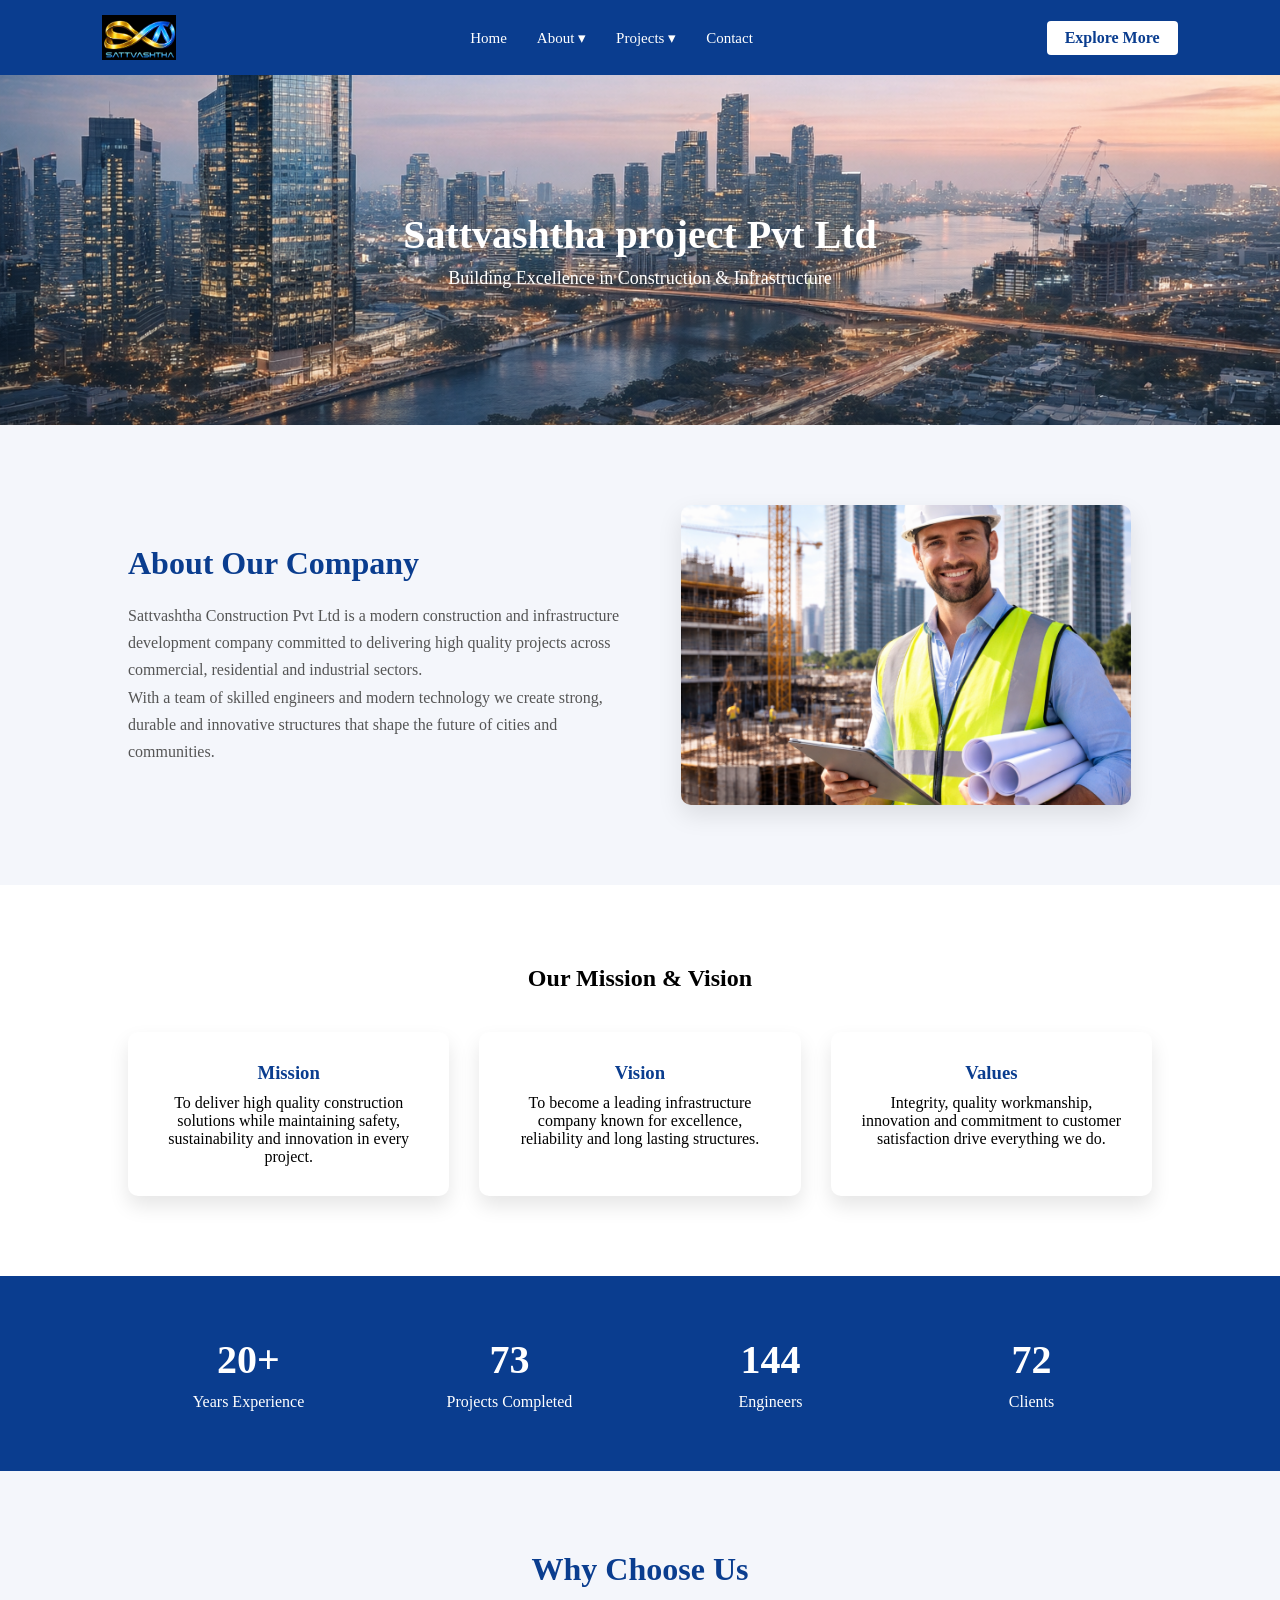
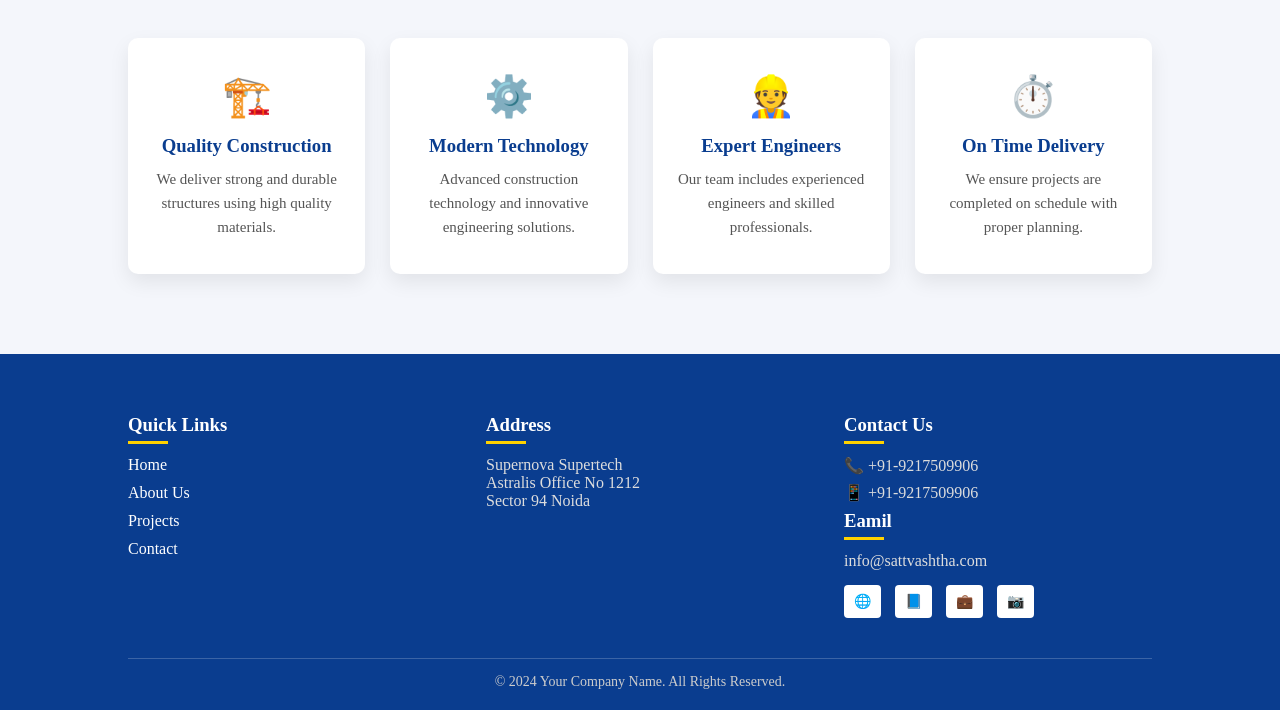
==== pages/company-profile.html @ 6fb07e4c "initial commit" ====
<!DOCTYPE html>
<html lang="en">

<head>

<meta charset="UTF-8">
<meta name="viewport" content="width=device-width, initial-scale=1.0">

<title>Company Profile - Sattvastha</title>

<link rel="stylesheet" href="/css/style.css">

</head>

<body>

    <header>

<nav class="navbar">

<!-- LOGO -->

<div class="logo">
<a href="index.html">
<img src="/assates/images/logo.jpg" alt="Logo">
</a>
</div>

<!-- MOBILE MENU BUTTON -->

<div class="menu-toggle" id="menu-toggle">
☰
</div>

<!-- MENU -->

<ul class="nav-menu" id="nav-menu">

<li><a href="/index.html">Home</a></li>

<!-- ABOUT -->

<li class="dropdown">

<a href="#">About ▾</a>

<ul class="dropdown-menu">

<li><a href="/pages/company-profile.html">Company Profile</a></li>

</ul>

</li>

<!-- PROJECTS -->

<li class="dropdown">

<a href="#">Projects ▾</a>

<ul class="dropdown-menu">

<li><a href="/pages/industrial.html">Industrial</a></li>

<li><a href="/pages/institutional.html">Institutional</a></li>

<li><a href="/pages/government.html">Government</a></li>

<li><a href="/pages/government-residential.html">Government Residential</a></li>

<li><a href="/pages/residential.html">Residential</a></li>

</ul>

</li>

<li><a href="/pages/contact.html">Contact</a></li>

</ul>

<a href="#" class="nav-btn">Explore More</a>

</nav>

</header>


<!------------- HERO SECTION ------------->

<section class="profile-hero">

<h1>Sattvashtha project Pvt Ltd</h1>

<p>Building Excellence in Construction & Infrastructure</p>

</section>



<!------------------------------------- ABOUT COMPANY ------------->

<section class="about-company">

<div class="about-container">

<div class="about-text">

<h2>About Our Company</h2>

<p>
Sattvashtha Construction Pvt Ltd is a modern construction and infrastructure
development company committed to delivering high quality projects across
commercial, residential and industrial sectors.
</p>

<p>
With a team of skilled engineers and modern technology we create strong,
durable and innovative structures that shape the future of cities and
communities.
</p>

</div>

<div class="about-img">

<img src="/assates/images/about-company.jpg">

</div>

</div>

</section>



<!------------- MISSION VISION VALUES ------------->

<section class="mission-section">

<h2>Our Mission & Vision</h2>

<div class="mission-grid">

<div class="mission-card">

<h3>Mission</h3>

<p>
To deliver high quality construction solutions while maintaining
safety, sustainability and innovation in every project.
</p>

</div>

<div class="mission-card">

<h3>Vision</h3>

<p>
To become a leading infrastructure company known for excellence,
reliability and long lasting structures.
</p>

</div>

<div class="mission-card">

<h3>Values</h3>

<p>
Integrity, quality workmanship, innovation and commitment
to customer satisfaction drive everything we do.
</p>

</div>

</div>

</section>



<!------------- COMPANY STATS ------------->

<section class="company-stats">

<div class="stats-grid">

<div class="stat-box">
<h3 class="counter" data-target="20">0</h3>
<p>Years Experience</p>
</div>

<div class="stat-box">
<h3 class="counter" data-target="150">0</h3>
<p>Projects Completed</p>
</div>

<div class="stat-box">
<h3 class="counter" data-target="300">0</h3>
<p>Engineers</p>
</div>

<div class="stat-box">
<h3 class="counter" data-target="100">0</h3>
<p>Clients</p>
</div>

</div>

</section>


<!------------- WHY CHOOSE US ------------->

<section class="why-us">

<h2 class="why-title">Why Choose Us</h2>

<div class="why-grid">

<div class="why-card">
<div class="why-icon">🏗️</div>
<h3>Quality Construction</h3>
<p>We deliver strong and durable structures using high quality materials.</p>
</div>

<div class="why-card">
<div class="why-icon">⚙️</div>
<h3>Modern Technology</h3>
<p>Advanced construction technology and innovative engineering solutions.</p>
</div>

<div class="why-card">
<div class="why-icon">👷</div>
<h3>Expert Engineers</h3>
<p>Our team includes experienced engineers and skilled professionals.</p>
</div>

<div class="why-card">
<div class="why-icon">⏱️</div>
<h3>On Time Delivery</h3>
<p>We ensure projects are completed on schedule with proper planning.</p>
</div>

</div>

</section>

<!---------------------------------------- footer section ------------------------------>
<footer class="footer">

<div class="footer-container">

<!-- QUICK LINKS -->

<div class="footer-box">

<h3>Quick Links</h3>

<ul>

<li><a href="/index.html">Home</a></li>
<li><a href="/pages/company-profile.html">About Us</a></li>
<li><a href="/pages/industrial.html">Projects</a></li>
<li><a href="/pages/contact.html">Contact</a></li>

</ul>

</div>


<!-- ADDRESS -->

<div class="footer-box">

<h3>Address</h3>

<p>
Supernova Supertech <br> Astralis Office No 1212
<br>
Sector 94 Noida
</p>

</div>


<!-- CONTACT -->

<div class="footer-box">

<h3>Contact Us</h3>

<p>📞 +91-9217509906</p>
<p>📱 +91-9217509906</p>


<h3>Eamil</h3>
<p>info@sattvashtha.com</p>

<div class="social-icons">

<a href="#">🌐</a>
<a href="#">📘</a>
<a href="#">💼</a>
<a href="#">📷</a>

</div>

</div>


</div>


<div class="footer-bottom">

<p>© 2024 Your Company Name. All Rights Reserved.</p>

</div>

</footer>
<script src="/js/script.js"></script>
</body>
</html>
---- css/style.css ----
*{
margin:0;
padding:0;
box-sizing:border-box;
}

html,body{
width:100%;
overflow-x:hidden;
}

body{
padding-top:75px;
}
/* NAVBAR */

img{
max-width:100%;
height:auto;
display:block;
}


.navbar{
position:fixed;
top:0;
left:0;
width:100%;
display:flex;
justify-content:space-between;
align-items:center;
padding:15px 8%;
background:#0a3d8f;
z-index:1000;
}

/* LOGO */

.logo img{
height:45px;
}

/* MENU */

.nav-menu{
list-style:none;
display:flex;
gap:30px;
}

.nav-menu li{
position:relative;
}

.nav-menu a{
text-decoration:none;
color:white;
font-size:15px;
}

.nav-menu a:hover{
color:#ffd200;
}

/* BUTTON */

.nav-btn{
background:white;
color:#0a3d8f;
padding:8px 18px;
border-radius:4px;
text-decoration:none;
font-weight:600;
}

.nav-btn:hover{
background:#ffd200;
}

/* DROPDOWN */

/* DROPDOWN */

.dropdown-menu{
display:none;
position:absolute;
top:100%;
left:0;
background:#f5f5f5;
width:220px;
padding:0;
margin:0;
list-style:none;
border-radius:4px;
box-shadow:0 5px 15px rgba(0,0,0,0.15);
overflow:hidden;
}

.dropdown-menu li{
padding:0;
}

.dropdown-menu a{
display:block;
padding:10px 15px;
color:#555;
font-size:14px;
}

.dropdown-menu a:hover{
background:#0a3d8f;
color:#fff;
}

.dropdown:hover .dropdown-menu{
display:block;
}

/* MOBILE MENU BUTTON */

.menu-toggle{
display:none;
font-size:28px;
color:white;
cursor:pointer;
}

/* MOBILE */

@media (max-width:900px){

.navbar{
padding:15px 20px;
}

.menu-toggle{
display:block;
}

.nav-menu{
position:absolute;
top:70px;
left:0;
width:100%;
background:#0a3d8f;
flex-direction:column;
display:none;
}

.nav-menu li{
padding:15px;
}

.nav-menu.active{
display:flex;
}

.dropdown-menu{
position:static;
background:#1a4fb3;
}

.dropdown-menu li{
border:none;
}

.dropdown-menu a{
color:white;
}

.nav-btn{
display:none;
}

}

/*--------------------------------- HERO -----------------------------*/

.hero{
height:85vh;
background:url("/assates/images/hero.jpg") center/cover no-repeat;
display:flex;
align-items:center;
padding:80px;
color:white;
width:100%;
overflow:hidden;
}

/* TABLET */

@media(max-width:900px){

.hero{
padding:40px;
height:70vh;
}

}

/* MOBILE */

@media(max-width:600px){

.hero{
padding:25px;
height:60vh;
text-align:center;
}

}



/* STATS */

.stats{
display:flex;
justify-content:center;
gap:100px;
background:#0a3d8f;
color:white;
padding:35px;
text-align:center;
flex-wrap:wrap;
}

.stat-box{
min-width:150px;
}

.stat-box h2{
font-size:40px;
}

/* TABLET */

@media(max-width:992px){

.stats{
gap:50px;
padding:30px 20px;
}

.stat-box h2{
font-size:34px;
}

}

/* MOBILE */

@media(max-width:600px){

.stats{
flex-direction:column;
gap:25px;
}

.stat-box h2{
font-size:30px;
}

.stat-box p{
font-size:14px;
}

}


/* ================= ------------------PROJECT SECTION ================= */

.projects{
padding:80px 8%;
background:#f4f6fb;
text-align:center;
}

.section-title{
font-size:32px;
color:#0a3d8f;
margin-bottom:50px;
font-weight:600;
}


/* ================= PROJECT GRID ================= */

.project-grid{
display:grid;
grid-template-columns:repeat(4,1fr);
gap:25px;
max-width:1200px;
margin:auto;
}


/* ================= PROJECT CARD ================= */

.project-card{
background:white;
border-radius:12px;
overflow:hidden;
box-shadow:0 8px 20px rgba(0,0,0,0.1);
transition:0.3s;
}

.project-card:hover{
transform:translateY(-8px);
box-shadow:0 12px 30px rgba(0,0,0,0.15);
}


/* ================= IMAGE ================= */

.project-card img{
width:100%;
height:220px;
object-fit:cover;
display:block;
}


/* ================= TITLE ================= */

.project-card h3{
padding:15px;
font-size:18px;
color:#0a3d8f;
text-align:center;
}


/* ================= COMPANY BANNER ================= */

.company-banner{
width:100%;
margin-top:40px;
}

.banner-img img{
width:100%;
display:block;
}


/* ================= TABLET RESPONSIVE ================= */

@media(max-width:992px){

.project-grid{
grid-template-columns:repeat(2,1fr);
}

.section-title{
font-size:28px;
}

}


/* ANIMATION START */

.reveal-left{
transform:translateX(-120px);
opacity:0;
transition:1s;
}

.reveal-right{
transform:translateX(120px);
opacity:0;
transition:1s;
}

.reveal-top{
transform:translateY(-120px);
opacity:0;
transition:1s;
}

.reveal-bottom{
transform:translateY(120px);
opacity:0;
transition:1s;
}

/* WHEN ACTIVE */

.reveal-active{
transform:translate(0);
opacity:1;
}



/* TABLET */
/* ================= TABLET RESPONSIVE ================= */

@media(max-width:992px){

.project-grid{
grid-template-columns:repeat(2,1fr);
}

.section-title{
font-size:28px;
}

}


/* ================= MOBILE RESPONSIVE ================= */

@media(max-width:600px){

.project-grid{
grid-template-columns:1fr;
}

.section-title{
font-size:24px;
}

}



/*------------------------------------- COMPANY BANNER ---------------------*/

.company-banner{
width:100%;
margin:40px 0;
}

.banner-img{
width:100%;
height:400px;        /* यहाँ height control होगी */
overflow:hidden;
border-radius:10px;
}

.banner-img img{
width:100%;
height:100%;
object-fit:cover;
display:block;
}


/*------------------------about section----------------------------*/
.about-company{
padding:80px 10%;
background:#f4f6fb;
overflow:hidden;
}

.about-container{
display:flex;
align-items:center;
gap:60px;
}

/* IMAGE */

.about-image{
flex:1;
}

.about-image img{
width:100%;
border-radius:10px;
box-shadow:0 10px 30px rgba(0,0,0,0.1);
}

/* CONTENT */

.about-content{
flex:1;
}

.about-content h2{
font-size:34px;
color:#0a3d8f;
margin-bottom:20px;
}

.about-content p{
line-height:1.7;
margin-bottom:15px;
color:#555;
}

/* BUTTON */

.about-btn{
display:inline-block;
background:#0a3d8f;
color:white;
padding:12px 28px;
text-decoration:none;
border-radius:5px;
margin-top:10px;
transition:0.3s;
}

.about-btn:hover{
background:#072c67;
}

/* ANIMATION START POSITION */

.reveal-left{
transform:translateX(-120px);
opacity:0;
transition:1s ease;
}

.reveal-right{
transform:translateX(120px);
opacity:0;
transition:1s ease;
}

/* WHEN ACTIVE */

.reveal-active{
transform:translateX(0);
opacity:1;
}

@media(max-width:900px){

.about-container{
flex-direction:column;
text-align:center;
}

.about-content h2{
font-size:28px;
}

}

/*------------------------ SERVICE SECTION ----------------------------*/
/*------------------------ SERVICE SECTION ----------------------------*/

.services{
padding:80px 10%;
background:#f4f6fb;
text-align:center;
}

.services-grid{
display:grid;
grid-template-columns:repeat(4,1fr);
gap:30px;
margin-top:40px;
}

/* CARD */

.service-card{
background:white;
border-radius:8px;
overflow:hidden;
box-shadow:0 5px 20px rgba(0,0,0,0.1);
transition:0.5s;
opacity:0;
}

/* HOVER */

.service-card:hover{
transform:translateY(-10px);
}

/* IMAGE */

.service-card img{
width:100%;
height:200px;
object-fit:cover;
}

/* TITLE */

.service-card h3{
margin:15px 0;
color:#0a3d8f;
}

/* TEXT */

.service-card p{
padding:0 15px;
color:#555;
font-size:14px;
}

/*------------------------ SERVICE ANIMATION ----------------------------*/

.service-left{
transform:translateX(-150px) rotate(-15deg);
transition:1s ease;
}

.service-right{
transform:translateX(150px) rotate(15deg);
transition:1s ease;
}

.service-top{
transform:translateY(-150px) rotate(-15deg);
transition:1s ease;
}

.service-bottom{
transform:translateY(150px) rotate(15deg);
transition:1s ease;
}

/* ACTIVE */

.service-active{
transform:translate(0) rotate(0);
opacity:1;
}


/*------------------------ RESPONSIVE ----------------------------*/

@media(max-width:1000px){

.services-grid{
grid-template-columns:repeat(2,1fr);
}

}

@media(max-width:600px){

.services-grid{
grid-template-columns:1fr;
}

}
/*------------------------why section----------------------------*/

/* WHY SECTION */

.why-section{
padding:80px 10%;
background:#eef2f8;
text-align:center;
}

.section-title{
font-size:32px;
margin-bottom:50px;
color:#0a3d8f;
}

/* GRID */

.why-grid{
display:grid;
grid-template-columns:repeat(4,1fr);
gap:30px;
}

/* BOX */

.why-box{
background:white;
padding:35px 25px;
border-radius:8px;
box-shadow:0 5px 20px rgba(0,0,0,0.08);
transition:0.3s;
cursor:pointer;
}

.why-box:hover{
transform:translateY(-10px);
box-shadow:0 10px 30px rgba(0,0,0,0.15);
}

/* ICON */

.why-icon{
font-size:40px;
margin-bottom:15px;
}

/* TITLE */

.why-box h3{
color:#0a3d8f;
margin-bottom:10px;
}

/* TEXT */

.why-box p{
font-size:15px;
color:#555;
line-height:1.6;
}


@media(max-width:900px){

.about-container{
flex-direction:column;
}



.why-grid{
grid-template-columns:repeat(2,1fr);
}

}

@media(max-width:600px){

.why-grid{
grid-template-columns:1fr;
}

}


@media(max-width:900px){

.services-grid{
grid-template-columns:repeat(2,1fr);
}

}

@media(max-width:600px){

.services-grid{
grid-template-columns:1fr;
}

}


/*------------------------------ FOOTER------------------------------- */

.footer{
background:#0a3d8f;
color:white;
padding:60px 10% 20px;
}

.footer-container{
display:grid;
grid-template-columns:repeat(3,1fr);
gap:50px;
}

.footer-box h3{
margin-bottom:20px;
position:relative;
}

.footer-box h3::after{
content:"";
width:40px;
height:3px;
background:#ffd200;
position:absolute;
bottom:-8px;
left:0;
}

.footer-box ul{
list-style:none;
}

.footer-box ul li{
margin:10px 0;
}

.footer-box ul li a{
color:white;
text-decoration:none;
transition:0.3s;
}

.footer-box ul li a:hover{
color:#ffd200;
padding-left:5px;
}

.footer-box p{
margin:8px 0;
color:#ddd;
}

/* SOCIAL */

.social-icons{
margin-top:15px;
}

.social-icons a{
display:inline-block;
margin-right:10px;
background:white;
color:#0a3d8f;
padding:8px 10px;
border-radius:4px;
text-decoration:none;
font-size:14px;
}

.social-icons a:hover{
background:#ffd200;
color:black;
}

/* BOTTOM */

.footer-bottom{
text-align:center;
border-top:1px solid rgba(255,255,255,0.2);
margin-top:40px;
padding-top:15px;
font-size:14px;
color:#ccc;
}

@media(max-width:900px){

.footer-container{
grid-template-columns:1fr;
gap:40px;
text-align:center;
}

.footer-box h3::after{
left:50%;
transform:translateX(-50%);
}

}




/*-------------------------------------- TESTIMONIALS-------------------------- */

.testimonials{
padding:80px 10%;
background:#f4f6fb;
text-align:center;
overflow:hidden;
}

.section-title{
font-size:32px;
margin-bottom:40px;
color:#0a3d8f;
}

/* SLIDER */

.testimonial-slider{
overflow:hidden;
width:100%;
position:relative;
}

.testimonial-track{
display:flex;
gap:25px;
width:max-content;
animation:scroll 40s linear infinite;
}

.testimonial-slider:hover .testimonial-track{
animation-play-state:paused;
}

/* CARD */

.testimonial-card{
width:290px;
flex-shrink:0;
background:white;
padding:20px;
border-radius:10px;
box-shadow:0 10px 25px rgba(0,0,0,0.1);
text-align:center;
}

.user-img{
width:70px;
height:70px;
border-radius:50%;
object-fit:cover;
margin-bottom:10px;
}

.testimonial-card h3{
margin:10px 0;
color:#0a3d8f;
}

.stars{
color:#ffc107;
font-size:18px;
margin-bottom:10px;
}

.testimonial-card p{
font-size:14px;
color:#555;
}

/* ANIMATION */

@keyframes scroll{

0%{
transform:translateX(0);
}

100%{
transform:translateX(calc(-50%));
}

}



@media(max-width:768px){

.testimonial-card{
min-width:280px;
flex-shrink:0;
}

}



/* HERO */

.contact-hero{
background:#0a3d8f;
color:white;
text-align:center;
padding:80px 20px;
}

.contact-hero h1{
font-size:40px;
margin-bottom:10px;
}

/* ---------------------------CONTACT SECTION ----------------------------------*/

.contact-section{
padding:70px 10%;
background:#f4f6fb;
}

.contact-container{
display:grid;
grid-template-columns:2fr 1fr;
gap:40px;
}

/* FORM */

.contact-form{
background:white;
padding:30px;
border-radius:10px;
box-shadow:0 10px 20px rgba(0,0,0,0.1);
}

.contact-form h2{
margin-bottom:20px;
color:#0a3d8f;
}

.contact-form input,
.contact-form textarea{
width:100%;
padding:12px;
margin-bottom:15px;
border:1px solid #ddd;
border-radius:5px;
font-size:14px;
}

.contact-form textarea{
height:120px;
resize:none;
}

.contact-form button{
background:#0a3d8f;
color:white;
padding:12px 25px;
border:none;
border-radius:5px;
cursor:pointer;
}

.contact-form button:hover{
background:#08306e;
}

/* CONTACT INFO */

.contact-info{
background:#0a3d8f;
color:white;
padding:30px;
border-radius:10px;
}

.contact-info h3{
margin-bottom:15px;
}

.contact-info p{
margin-bottom:10px;
}

/* GOOGLE MAP */

.contact-map{
margin:50px 10%;
border-radius:10px;
overflow:hidden;
}

/* MOBILE */

@media(max-width:900px){

.contact-container{
grid-template-columns:1fr;
}

}

/*-------------------profile page -------------------*/

/* HERO */

.profile-hero{
background:url('/assates/images/profile-banner.jpg') center/cover no-repeat;
height:350px;
display:flex;
flex-direction:column;
justify-content:center;
align-items:center;
color:white;
text-align:center;
}

.profile-hero h1{
font-size:40px;
}

.profile-hero p{
font-size:18px;
margin-top:10px;
}


/* ABOUT */

.about-company{
padding:80px 10%;
background:#f4f6fb;
}

.about-container{
display:grid;
grid-template-columns:1fr 1fr;
gap:40px;
align-items:center;
}

/* TEXT */

.about-text h2{
color:#0a3d8f;
margin-bottom:20px;
font-size:32px;
}

.about-text p{
color:#555;
line-height:1.7;
}

/* IMAGE */

.about-img{
display:flex;
justify-content:center;
}

.about-img img{
width:100%;
max-width:450px;   /* image size control */
height:300px;      /* height control */
object-fit:cover;
border-radius:10px;
box-shadow:0 10px 25px rgba(0,0,0,0.1);
}


/* RESPONSIVE */

@media(max-width:900px){

.about-container{
grid-template-columns:1fr;
text-align:center;
}

.about-img img{
max-width:350px;
height:250px;
}

}



/* MISSION */

.mission-section{
padding:80px 10%;
text-align:center;
}

.mission-grid{
display:grid;
grid-template-columns:repeat(3,1fr);
gap:30px;
margin-top:40px;
}

.mission-card{
background:white;
padding:30px;
border-radius:10px;
box-shadow:0 10px 20px rgba(0,0,0,0.1);
}

.mission-card h3{
color:#0a3d8f;
margin-bottom:10px;
}



/* STATS */

/* STATS */

.company-stats{
background:#0a3d8f;
color:white;
padding:60px 10%;
}

.stats-grid{
display:grid;
grid-template-columns:repeat(4,1fr);
text-align:center;
gap:20px;
}

.stat-box h3{
font-size:40px;
margin-bottom:10px;
}

.stat-box p{
font-size:16px;
}

/* RESPONSIVE */

@media(max-width:900px){
.stats-grid{
grid-template-columns:repeat(2,1fr);
}
}

@media(max-width:600px){
.stats-grid{
grid-template-columns:1fr;
}
}


/* WHY US */
/* WHY CHOOSE US */

.why-us{
padding:80px 10%;
background:#f4f6fb;
text-align:center;
}

.why-title{
font-size:32px;
color:#0a3d8f;
margin-bottom:50px;
}

/* GRID */

.why-grid{
display:grid;
grid-template-columns:repeat(4,1fr);
gap:25px;
}

/* CARD */

.why-card{
background:white;
padding:35px 25px;
border-radius:10px;
box-shadow:0 8px 20px rgba(0,0,0,0.08);
transition:0.3s;
}

.why-card:hover{
transform:translateY(-10px);
box-shadow:0 12px 25px rgba(0,0,0,0.15);
}

/* ICON */

.why-icon{
font-size:40px;
margin-bottom:15px;
}

/* TEXT */

.why-card h3{
color:#0a3d8f;
margin-bottom:10px;
}

.why-card p{
color:#555;
font-size:15px;
line-height:1.6;
}

/* RESPONSIVE */

@media(max-width:900px){

.why-grid{
grid-template-columns:repeat(2,1fr);
}

}

@media(max-width:600px){

.why-grid{
grid-template-columns:1fr;
}

}



/* RESPONSIVE */

@media(max-width:900px){

.about-container{
grid-template-columns:1fr;
}

.mission-grid{
grid-template-columns:1fr;
}

.stats-grid{
grid-template-columns:1fr 1fr;
}

.why-grid{
grid-template-columns:1fr 1fr;
}

}

@media(max-width:600px){

.stats-grid{
grid-template-columns:1fr;
}

.why-grid{
grid-template-columns:1fr;
}

}



/*---------------------------------------- industrial HERO ------------------------*/

.industrial-hero{
height:350px;
background:url('/assates/images/industrial-banner.jpg') center/cover no-repeat;
display:flex;
align-items:center;
justify-content:center;
color:white;
text-align:center;
}

.hero-content h1{
font-size:45px;
}

.hero-content p{
font-size:18px;
margin-top:10px;
}


/* INTRO */

.industrial-intro{
padding:70px 10%;
text-align:center;
background:#f4f6fb;
}

.industrial-intro h2{
color:#0a3d8f;
margin-bottom:20px;
}


/* PROJECT GRID */

.industrial-projects{
padding:80px 10%;
}

.section-title{
text-align:center;
margin-bottom:40px;
color:#0a3d8f;
}

.project-grid{
display:grid;
grid-template-columns:repeat(3,1fr);
gap:30px;
}


/* CARD */

.project-card{
position:relative;
overflow:hidden;
border-radius:10px;
cursor:pointer;
box-shadow:0 10px 25px rgba(0,0,0,0.1);
}

.project-card img{
width:100%;
height:250px;
object-fit:cover;
transition:0.5s;
}


/* OVERLAY */

.project-overlay{
position:absolute;
bottom:0;
left:0;
width:100%;
height:100%;
background:linear-gradient(transparent,rgba(10,61,143,0.95));
display:flex;
flex-direction:column;
justify-content:flex-end;
padding:20px;
color:white;
opacity:0;
transition:0.4s;
}

.project-overlay a{
color:#ffd200;
text-decoration:none;
margin-top:8px;
}


/* HOVER */

.project-card:hover img{
transform:scale(1.1);
}

.project-card:hover .project-overlay{
opacity:1;
}


/* CTA */

.industrial-cta{
background:#f4f6fb;
color:#333;
text-align:center;
padding:70px 20px;
}

.industrial-cta a{
display:inline-block;
margin-top:20px;
background:white;
color:#0a3d8f;
padding:12px 25px;
text-decoration:none;
border-radius:5px;
}


/* RESPONSIVE */

@media(max-width:900px){

.project-grid{
grid-template-columns:repeat(2,1fr);
}

}

@media(max-width:600px){

.project-grid{
grid-template-columns:1fr;
}

.hero-content h1{
font-size:32px;
}

}


/* -----------------------------------institutional HERO ---------------------------------------*/

.inst-hero{
height:350px;
background:url('/assates/images/institutional-banner.jpg') center/cover no-repeat;
display:flex;
align-items:center;
justify-content:center;
color:white;
text-align:center;
}

.hero-text h1{
font-size:45px;
}

.hero-text p{
margin-top:10px;
}



/* INTRO */

.inst-intro{
padding:70px 10%;
text-align:center;
background:#f4f6fb;
}

.inst-intro h2{
color:#0a3d8f;
margin-bottom:20px;
}



/* FEATURES */

.inst-features{
padding:70px 10%;
}

.feature-grid{
display:grid;
grid-template-columns:repeat(4,1fr);
gap:25px;
}

.feature-box{
background:white;
padding:25px;
border-radius:10px;
text-align:center;
box-shadow:0 8px 20px rgba(0,0,0,0.1);
}



/* PROJECT GRID */

.inst-projects{
padding:80px 10%;
}

.section-title{
text-align:center;
margin-bottom:40px;
color:#0a3d8f;
}

.inst-grid{
display:grid;
grid-template-columns:repeat(4,1fr);
gap:25px;
}


/* CARD */

.inst-card{
background:white;
border-radius:10px;
overflow:hidden;
box-shadow:0 10px 25px rgba(0,0,0,0.1);
transition:0.4s;
}

.inst-card img{
width:100%;
height:220px;
object-fit:cover;
}

.inst-content{
padding:20px;
}

.inst-card:hover{
transform:translateY(-10px);
}



/* FEATURED */

.featured-project{
background:#f4f6fb;
color:darkblue;
padding:80px 10%;
}

.featured-container{
display:grid;
grid-template-columns:1fr 1fr;
gap:40px;
align-items:center;
}

.featured-img img{
width:100%;
border-radius:10px;
}

.featured-text a{
display:inline-block;
margin-top:20px;
background:white;
color:#0a3d8f;
padding:10px 20px;
text-decoration:none;
border-radius:5px;
}



/* RESPONSIVE */

@media(max-width:900px){

.feature-grid{
grid-template-columns:repeat(2,1fr);
}

.inst-grid{
grid-template-columns:repeat(2,1fr);
}

.featured-container{
grid-template-columns:1fr;
}

}

@media(max-width:600px){

.feature-grid{
grid-template-columns:1fr;
}

.inst-grid{
grid-template-columns:1fr;
}

.hero-text h1{
font-size:32px;
}

}




/* --------------------------government HERO  -----------------------------*/

.gov-hero{
height:350px;
background:url('/assates/images/government-banner.jpg') center/cover no-repeat;
display:flex;
align-items:center;
justify-content:center;
color:white;
text-align:center;
}

.hero-text h1{
font-size:45px;
}



/* INTRO */

.gov-intro{
padding:70px 10%;
text-align:center;
background:#f4f6fb;
}

.gov-intro h2{
color:#0a3d8f;
margin-bottom:20px;
}



/* GRID */

.gov-projects{
padding:80px 10%;
}

.section-title{
text-align:center;
margin-bottom:40px;
color:#0a3d8f;
}

.gov-grid{
display:grid;
grid-template-columns:repeat(2,1fr);
gap:30px;
}


/* CARD DESIGN (different style) */

.gov-card{
display:flex;
background:white;
border-radius:10px;
overflow:hidden;
box-shadow:0 10px 25px rgba(0,0,0,0.1);
transition:0.4s;
}

.gov-card img{
width:45%;
object-fit:cover;
}

.gov-content{
padding:25px;
}

.gov-card:hover{
transform:translateY(-10px);
box-shadow:0 20px 35px rgba(0,0,0,0.2);
}



/* FEATURED */

.gov-feature{
background:#f4f6fb;
color:darkblue;
padding:80px 10%;
}

.feature-container{
display:grid;
grid-template-columns:1fr 1fr;
gap:40px;
align-items:center;
}

.feature-img img{
width:100%;
border-radius:10px;
}

.feature-text a{
display:inline-block;
margin-top:20px;
background:white;
color:#0a3d8f;
padding:10px 20px;
text-decoration:none;
border-radius:5px;
}



/* RESPONSIVE */

@media(max-width:900px){

.gov-grid{
grid-template-columns:1fr;
}

.feature-container{
grid-template-columns:1fr;
}

}

@media(max-width:600px){

.hero-text h1{
font-size:32px;
}

}




/*------------------------------------gov HERO -------------------------*/

.gov-res-hero{
height:350px;
background:url('/assates/images/gov-res-banner.jpg') center/cover no-repeat;
display:flex;
align-items:center;
justify-content:center;
text-align:center;
color:white;
}

.hero-content h1{
font-size:45px;
}



/*  INTRO- */

.gov-res-intro{
padding:70px 10%;
text-align:center;
background:#f4f6fb;
}

.gov-res-intro h2{
color:#0a3d8f;
margin-bottom:20px;
}



/* GRID */

.gov-res-projects{
padding:80px 10%;
}

.section-title{
text-align:center;
margin-bottom:40px;
color:#0a3d8f;
}

.res-grid{
display:grid;
grid-template-columns:repeat(4,1fr);
gap:25px;
}



/* CARD DESIGN */

.res-card{
position:relative;
overflow:hidden;
border-radius:10px;
cursor:pointer;
}

.res-card img{
width:100%;
height:240px;
object-fit:cover;
transition:0.5s;
}



/* OVERLAY */

.res-overlay{
position:absolute;
bottom:-100%;
left:0;
width:100%;
height:100%;
background:rgba(10,61,143,0.9);
color:white;
padding:20px;
display:flex;
flex-direction:column;
justify-content:center;
align-items:center;
text-align:center;
transition:0.5s;
}

.res-overlay a{
margin-top:10px;
background:white;
color:#0a3d8f;
padding:8px 16px;
text-decoration:none;
border-radius:5px;
}



/* HOVER */

.res-card:hover img{
transform:scale(1.1);
}

.res-card:hover .res-overlay{
bottom:0;
}



/* FEATURE */

.res-feature{
background:#f4f6fb;
color:darkblue;
padding:80px 10%;
}

.feature-container{
display:grid;
grid-template-columns:1fr 1fr;
gap:40px;
align-items:center;
}

.feature-img img{
width:100%;
border-radius:10px;
}

.feature-text a{
display:inline-block;
margin-top:20px;
background:white;
color:#0a3d8f;
padding:10px 20px;
text-decoration:none;
border-radius:5px;
}



/* RESPONSIVE */

@media(max-width:900px){

.res-grid{
grid-template-columns:repeat(2,1fr);
}

.feature-container{
grid-template-columns:1fr;
}

}

@media(max-width:600px){

.res-grid{
grid-template-columns:1fr;
}

.hero-content h1{
font-size:32px;
}

}



/*--------------------------------residential HERO------------------------------ */

.res-hero{
height:350px;
background:url('/assates/images/res-banner.jpg') center/cover no-repeat;
display:flex;
align-items:center;
justify-content:center;
color:white;
text-align:center;
}

.hero-text h1{
font-size:45px;
}



/* INTRO */

.res-intro{
padding:70px 10%;
text-align:center;
background:#f4f6fb;
}

.res-intro h2{
color:#0a3d8f;
margin-bottom:20px;
}



/* GRID */

.res-projects{
padding:80px 10%;
}

.section-title{
text-align:center;
margin-bottom:40px;
color:#0a3d8f;
}

.res-grid{
display:grid;
grid-template-columns:repeat(3,1fr);
gap:25px;
}



/* CARD */

.res-card{
background:white;
border-radius:10px;
overflow:hidden;
box-shadow:0 10px 25px rgba(0,0,0,0.1);
transition:0.4s;
}

.res-card img{
width:100%;
height:240px;
object-fit:cover;
transition:0.5s;
}

.res-info{
padding:20px;
}

.res-card:hover{
transform:translateY(-10px);
}

.res-card:hover img{
transform:scale(1.1);
}



/* FEATURE */

.res-feature{
background:#f4f6fb;
color:darkblue;
padding:80px 10%;
}

.feature-container{
display:grid;
grid-template-columns:1fr 1fr;
gap:40px;
align-items:center;
}

.feature-img img{
width:100%;
border-radius:10px;
}

.feature-text a{
display:inline-block;
margin-top:20px;
background:white;
color:#0a3d8f;
padding:10px 20px;
text-decoration:none;
border-radius:5px;
}



/* RESPONSIVE */

@media(max-width:900px){

.res-grid{
grid-template-columns:repeat(2,1fr);
}

.feature-container{
grid-template-columns:1fr;
}

}

@media(max-width:600px){

.res-grid{
grid-template-columns:1fr;
}

.hero-text h1{
font-size:32px;
}

}
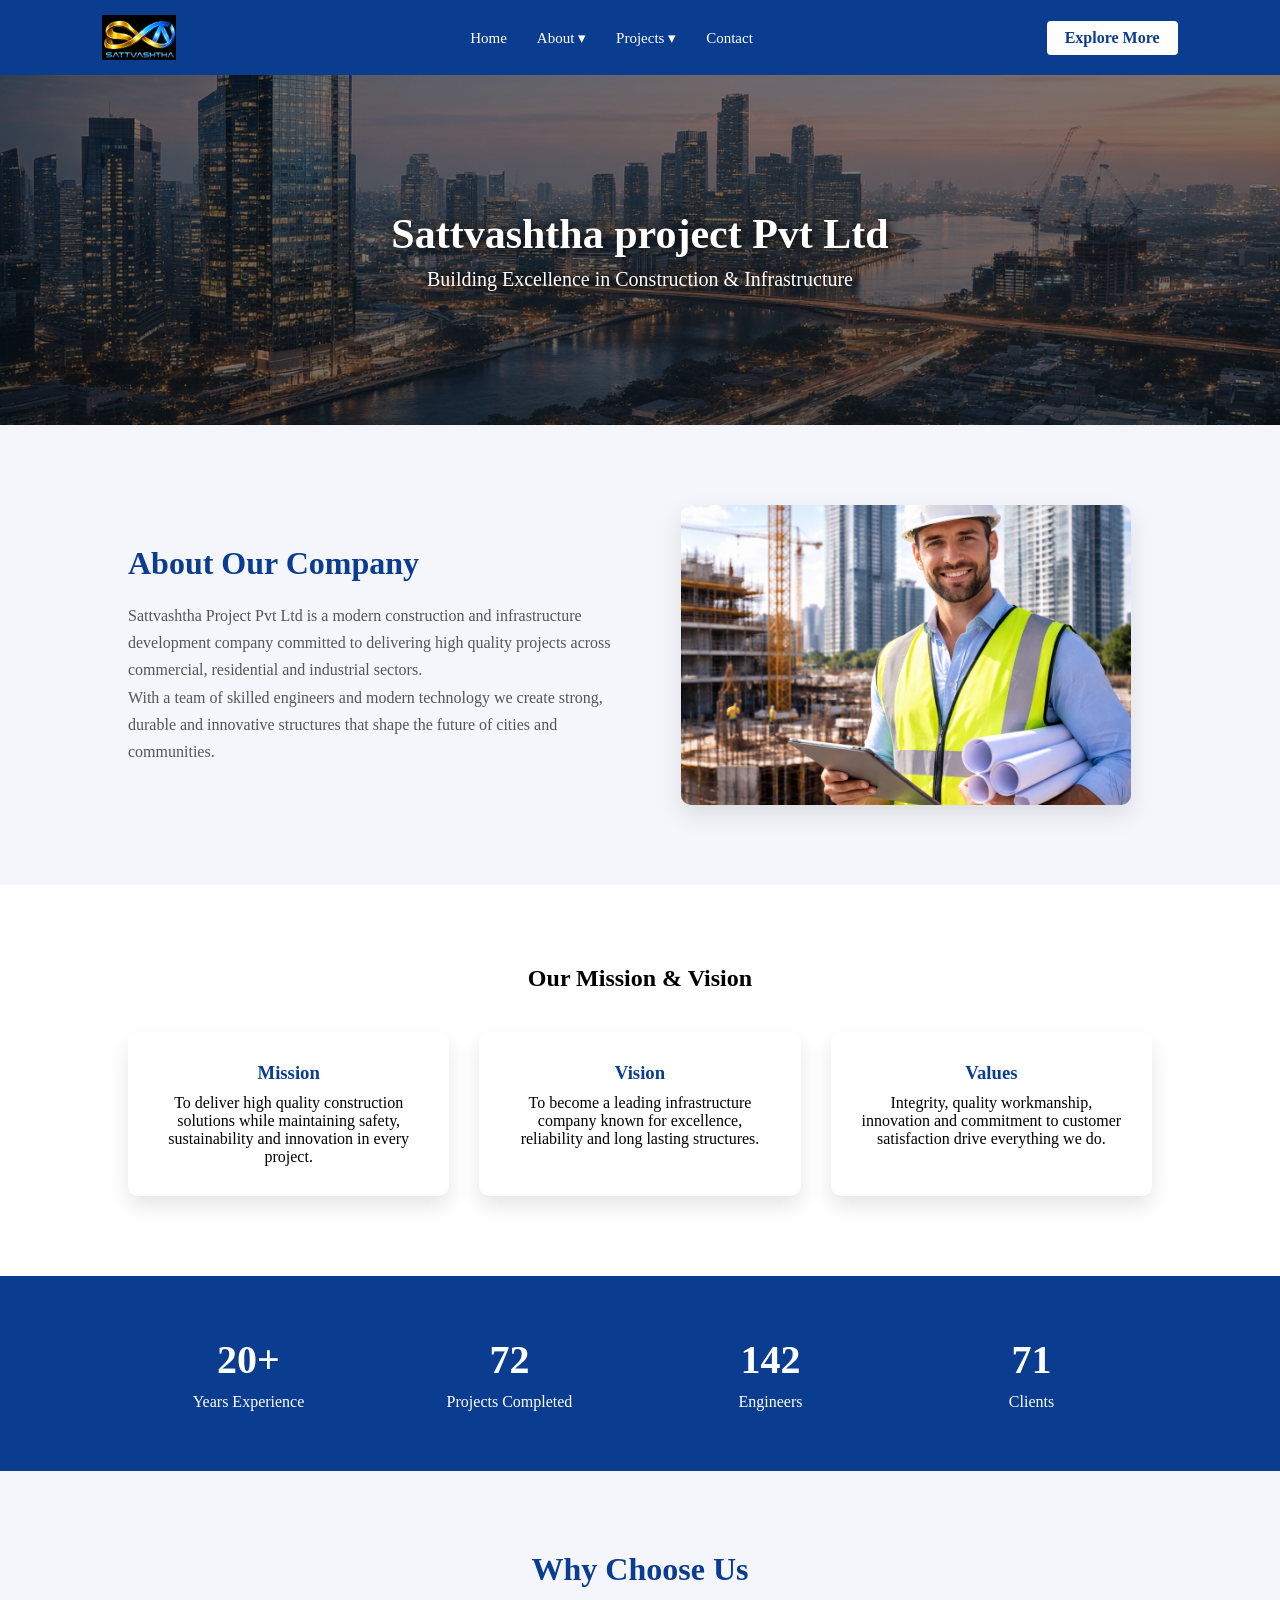
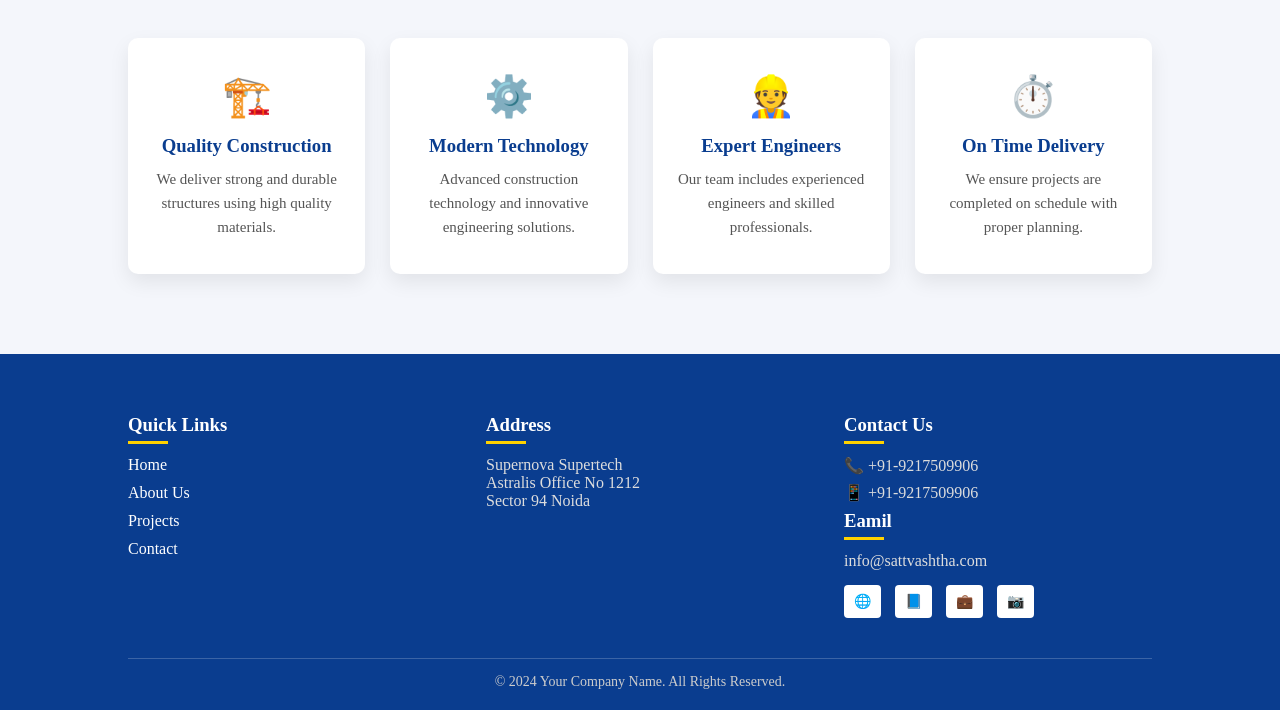
==== commit 1e12ee93: "update hero section and project section" ====
--- a/pages/company-profile.html
+++ b/pages/company-profile.html
@@ -108,7 +108,7 @@
 <h2>About Our Company</h2>
 
 <p>
-Sattvashtha Construction Pvt Ltd is a modern construction and infrastructure
+Sattvashtha Project Pvt Ltd is a modern construction and infrastructure
 development company committed to delivering high quality projects across
 commercial, residential and industrial sectors.
 </p>
--- a/css/style.css
+++ b/css/style.css
@@ -76,8 +76,6 @@
 .nav-btn:hover{
 background:#ffd200;
 }
-
-/* DROPDOWN */
 
 /* DROPDOWN */
 
@@ -1066,15 +1064,24 @@
 align-items:center;
 color:white;
 text-align:center;
-}
-
+
+/* 👇 yahi magic hai */
+background-blend-mode:overlay;
+background-color:rgba(0,0,0,0.5);
+}
+
+/* HEADING */
 .profile-hero h1{
-font-size:40px;
-}
-
+font-size:42px;
+font-weight:700;
+text-shadow:2px 2px 10px rgba(0,0,0,0.9);
+}
+
+/* SUBTEXT */
 .profile-hero p{
-font-size:18px;
+font-size:20px;
 margin-top:10px;
+text-shadow:1px 1px 8px rgba(0,0,0,0.8);
 }
 
 
@@ -1333,15 +1340,23 @@
 justify-content:center;
 color:white;
 text-align:center;
-}
-
+
+/* 👇 readability fix */
+background-blend-mode:overlay;
+background-color:rgba(0,0,0,0.5);
+}
+
+/* TEXT */
 .hero-content h1{
 font-size:45px;
+font-weight:700;
+text-shadow:2px 2px 10px rgba(0,0,0,0.9);
 }
 
 .hero-content p{
-font-size:18px;
+font-size:20px;
 margin-top:10px;
+text-shadow:1px 1px 8px rgba(0,0,0,0.8);
 }
 
 
@@ -1485,14 +1500,23 @@
 justify-content:center;
 color:white;
 text-align:center;
-}
-
+
+/* 👇 readability fix */
+background-blend-mode:overlay;
+background-color:rgba(0,0,0,0.5);
+}
+
+/* TEXT */
 .hero-text h1{
 font-size:45px;
+font-weight:700;
+text-shadow:2px 2px 10px rgba(0,0,0,0.9);
 }
 
 .hero-text p{
+font-size:20px;
 margin-top:10px;
+text-shadow:1px 1px 8px rgba(0,0,0,0.8);
 }
 
 
@@ -1658,10 +1682,23 @@
 justify-content:center;
 color:white;
 text-align:center;
-}
-
+
+/* 👇 readability fix */
+background-blend-mode:overlay;
+background-color:rgba(0,0,0,0.5);
+}
+
+/* TEXT */
 .hero-text h1{
 font-size:45px;
+font-weight:700;
+text-shadow:2px 2px 10px rgba(0,0,0,0.9);
+}
+
+.hero-text p{
+font-size:20px;
+margin-top:10px;
+text-shadow:1px 1px 8px rgba(0,0,0,0.8);
 }
 
 
@@ -1794,10 +1831,23 @@
 justify-content:center;
 text-align:center;
 color:white;
-}
-
+
+/* 👇 readability fix */
+background-blend-mode:overlay;
+background-color:rgba(0,0,0,0.5);
+}
+
+/* TEXT */
 .hero-content h1{
 font-size:45px;
+font-weight:700;
+text-shadow:2px 2px 10px rgba(0,0,0,0.9);
+}
+
+.hero-content p{
+font-size:20px;
+margin-top:10px;
+text-shadow:1px 1px 8px rgba(0,0,0,0.8);
 }
 
 
@@ -1967,10 +2017,23 @@
 justify-content:center;
 color:white;
 text-align:center;
-}
-
+
+/* 👇 readability fix */
+background-blend-mode:overlay;
+background-color:rgba(0,0,0,0.5);
+}
+
+/* TEXT */
 .hero-text h1{
 font-size:45px;
+font-weight:700;
+text-shadow:2px 2px 10px rgba(0,0,0,0.9);
+}
+
+.hero-text p{
+font-size:20px;
+margin-top:10px;
+text-shadow:1px 1px 8px rgba(0,0,0,0.8);
 }
 
 
